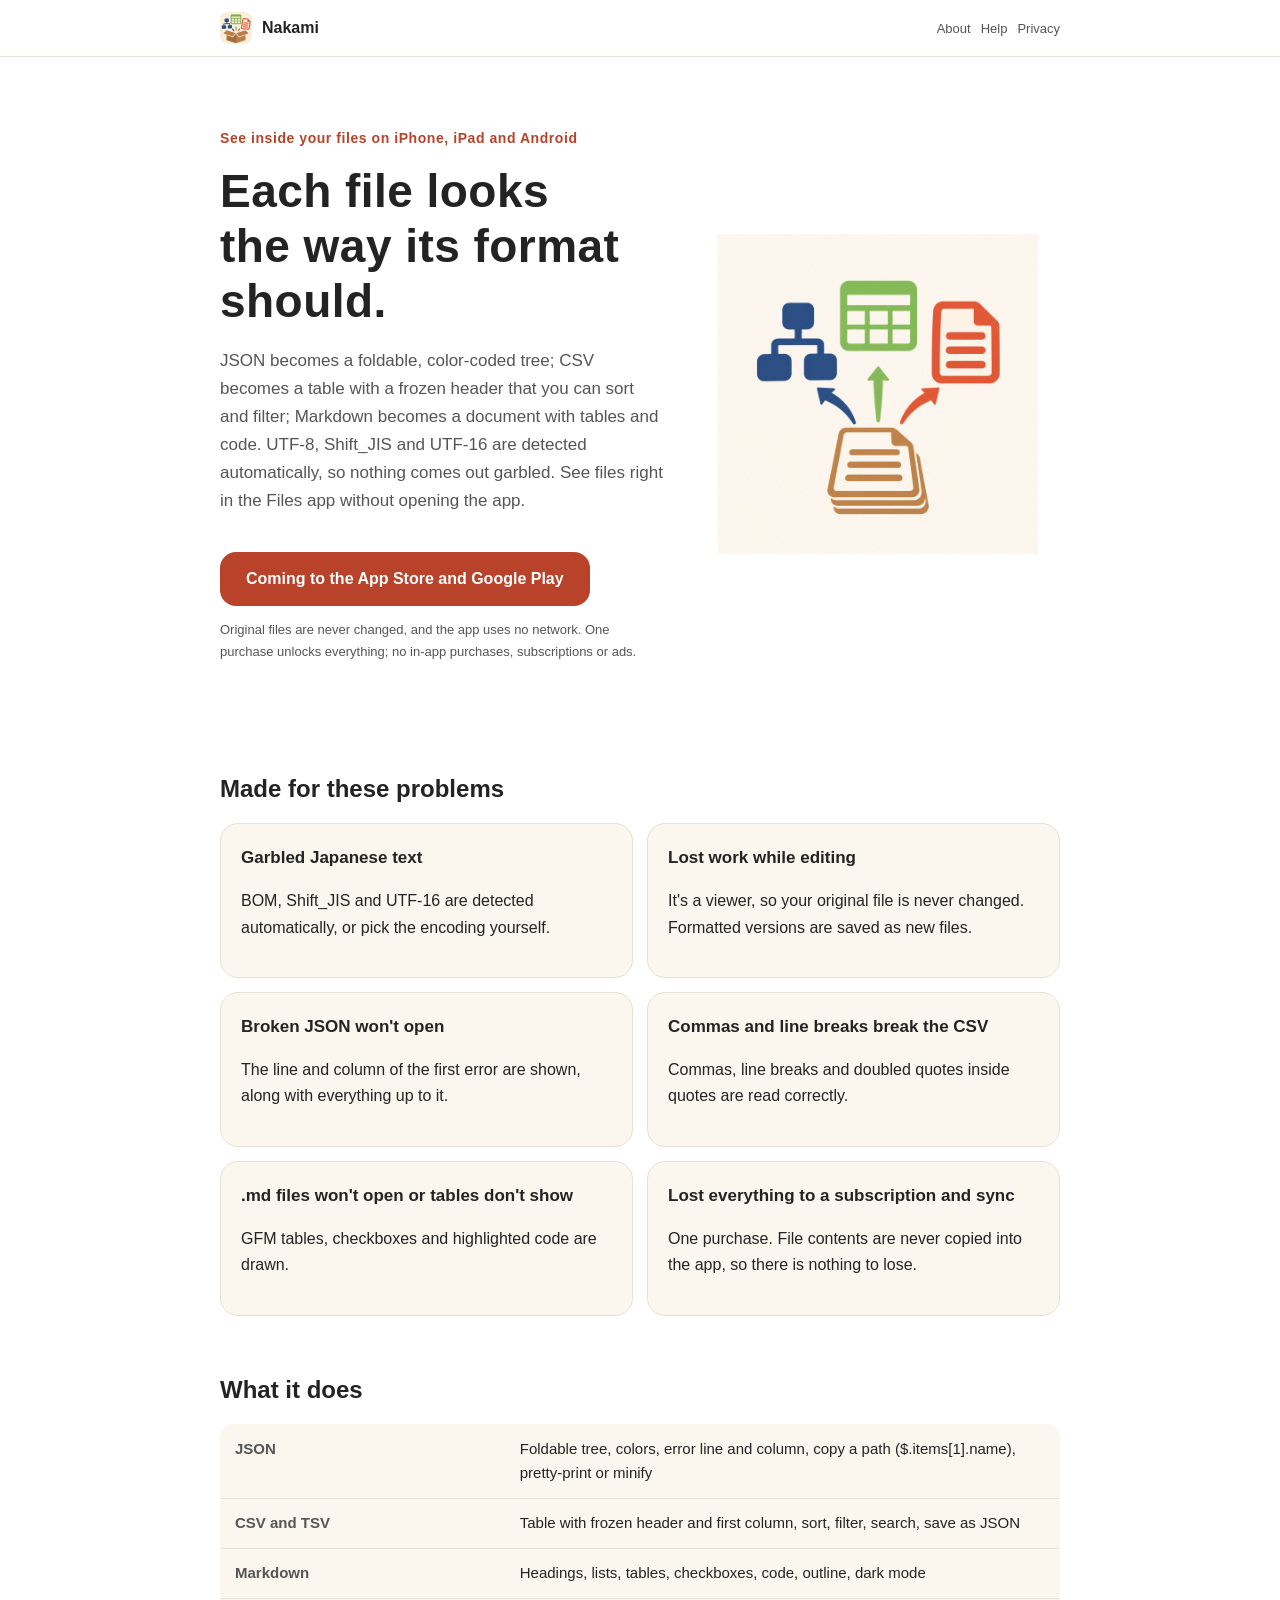
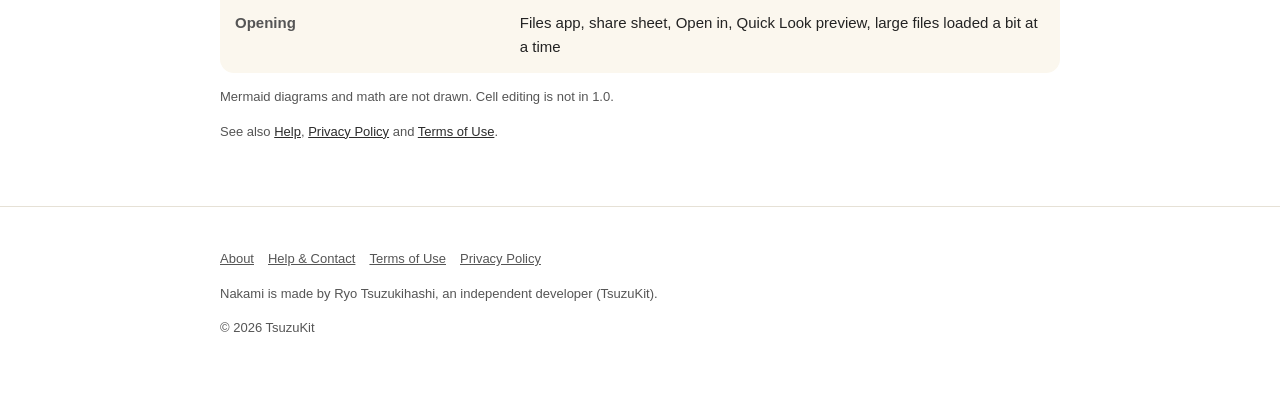
==== index.html @ ed708646 "Nakami のサイトを出す" ====
<!DOCTYPE html>
<html lang="ja" data-title-ja="なかみ｜JSON・CSV・Markdown ビューア" data-title-en="Nakami | JSON, CSV &amp; Markdown viewer">
<head>
<meta charset="UTF-8">
<meta name="viewport" content="width=device-width, initial-scale=1">
<script>(function(){var l=navigator.languages&&navigator.languages.length?navigator.languages:[navigator.language||"ja"],p="en";for(var i=0;i<l.length;i++){var c=String(l[i]).toLowerCase();if(c.indexOf("ja")===0){p="ja";break}if(c.indexOf("en")===0){p="en";break}}var d=document.documentElement;d.lang=p;var t=d.getAttribute("data-title-"+p);if(t){document.title=t}})();</script>
<title>なかみ｜JSON・CSV・Markdown ビューア</title>
<meta name="description" content="JSON は畳める木、CSV は並べ替えと絞り込みのできる表、Markdown は表まで描いた文書に。文字コードを自動で見分けて文字化けしない。買い切り・広告なし。 / JSON as a foldable tree, CSV as a sortable, filterable table, Markdown as a document with tables. Text encodings detected automatically. One purchase, no ads.">
<meta property="og:title" content="なかみ｜JSON・CSV・Markdown ビューア">
<meta property="og:description" content="JSON は畳める木、CSV は並べ替えと絞り込みのできる表、Markdown は表まで描いた文書に。文字コードを自動で見分けて文字化けしない。買い切り・広告なし。">
<meta property="og:type" content="website">
<meta property="og:url" content="https://nakami.tsuzukit.com/">
<meta property="og:image" content="https://nakami.tsuzukit.com/assets/og.jpg">
<link rel="icon" href="assets/icon.png">
<link rel="apple-touch-icon" href="assets/icon.png">
<link rel="stylesheet" href="style.css">
</head>
<body>
<div data-l="ja" lang="ja">
<header class="site"><div class="wrap">
<a class="brand" href="./"><img src="assets/icon.png" alt="" width="32" height="32">なかみ</a>
<nav class="site"><a href="./">紹介</a><a href="support.html">使い方</a><a href="privacy.html">プライバシー</a></nav>
</div></header>
<main class="wrap">
<section class="hero">
<div>
<p class="eyebrow">iPhone・iPad・Android のファイルの中身を見る道具</p>
<h1>開いたファイルの形で、<br>見え方が変わる。</h1>
<p class="lead">JSON は畳める木と色分けに、CSV は見出しを止めて並べ替えと絞り込みのできる表に、Markdown は表やコードまで描いた文書に。UTF-8・Shift_JIS・UTF-16 を自動で見分けるので、文字化けしません。ファイル App の中でも、開かずにそのまま見られます。</p>
<a class="cta" href="#store" id="store">App Store・Google Play で配信予定</a>
<p class="note">元のファイルは書きかえません。通信もしません。買い切りで全部の機能が使え、アプリ内課金・サブスクリプション・広告はありません。</p>
</div>
<img src="assets/hero.jpg" alt="JSON の木と CSV の表と文書が並ぶイラスト" width="360">
</section>

<h2>こんな困りごとのために</h2>
<div class="grid two">
<div class="card"><h3>日本語が文字化けする</h3><p>BOM の有無・Shift_JIS・UTF-16 を自動で見分けます。手で選び直すこともできます。</p></div>
<div class="card"><h3>編集中に消えた</h3><p>読むための道具なので、元のファイルを書きかえません。整えた形は別のファイルとして保存します。</p></div>
<div class="card"><h3>壊れた JSON が開けない</h3><p>最初におかしい文字の行と列を出し、そこまでを見せます。</p></div>
<div class="card"><h3>CSV の中のカンマや改行で崩れる</h3><p>引用符の中のカンマ・改行・二重の引用符を正しく読みます。</p></div>
<div class="card"><h3>.md が開けない・表が出ない</h3><p>GFM の表・チェックボックス・コードの色分けまで描きます。</p></div>
<div class="card"><h3>サブスクと同期で全部消えた</h3><p>買い切り。ファイルの中身を写して持たないので、消えるものがありません。</p></div>
</div>

<h2>できること</h2>
<table>
<tr><th>JSON</th><td>畳める木・色分け・誤りの行と列・場所のコピー（$.items[1].name）・整える／縮める</td></tr>
<tr><th>CSV・TSV</th><td>見出しと左の列を止めた表・並べ替え・絞り込み・検索・JSON に変えて保存</td></tr>
<tr><th>Markdown</th><td>見出し・リスト・表・チェックボックス・コード・見出しの一覧・ダークモード</td></tr>
<tr><th>開き方</th><td>ファイル App・共有・このアプリで開く・Quick Look のプレビュー・大きいファイルは少しずつ</td></tr>
</table>
<p class="note">Mermaid の図と数式は描きません。1.0 ではセルの編集はしません。</p>
<p class="note"><a href="support.html">使い方</a>・<a href="privacy.html">プライバシーポリシー</a>・<a href="terms.html">利用規約</a>もご覧ください。</p>
</main>
<footer class="site"><div class="wrap">
<p><a href="./">紹介</a><a href="support.html">使い方とお問い合わせ</a><a href="terms.html">利用規約</a><a href="privacy.html">プライバシーポリシー</a></p>
<p>なかみは、個人開発者の續橋涼（TsuzuKit）が作っているアプリです。</p>
<p>© 2026 TsuzuKit</p>
</div></footer>
</div>
<div data-l="en" lang="en">
<header class="site"><div class="wrap">
<a class="brand" href="./"><img src="assets/icon.png" alt="" width="32" height="32">Nakami</a>
<nav class="site"><a href="./">About</a><a href="support.html">Help</a><a href="privacy.html">Privacy</a></nav>
</div></header>
<main class="wrap">
<section class="hero">
<div>
<p class="eyebrow">See inside your files on iPhone, iPad and Android</p>
<h1>Each file looks<br>the way its format should.</h1>
<p class="lead">JSON becomes a foldable, color-coded tree; CSV becomes a table with a frozen header that you can sort and filter; Markdown becomes a document with tables and code. UTF-8, Shift_JIS and UTF-16 are detected automatically, so nothing comes out garbled. See files right in the Files app without opening the app.</p>
<a class="cta" href="#store" id="store">Coming to the App Store and Google Play</a>
<p class="note">Original files are never changed, and the app uses no network. One purchase unlocks everything; no in-app purchases, subscriptions or ads.</p>
</div>
<img src="assets/hero.jpg" alt="Illustration of a JSON tree, a CSV table and a document side by side" width="360">
</section>

<h2>Made for these problems</h2>
<div class="grid two">
<div class="card"><h3>Garbled Japanese text</h3><p>BOM, Shift_JIS and UTF-16 are detected automatically, or pick the encoding yourself.</p></div>
<div class="card"><h3>Lost work while editing</h3><p>It's a viewer, so your original file is never changed. Formatted versions are saved as new files.</p></div>
<div class="card"><h3>Broken JSON won't open</h3><p>The line and column of the first error are shown, along with everything up to it.</p></div>
<div class="card"><h3>Commas and line breaks break the CSV</h3><p>Commas, line breaks and doubled quotes inside quotes are read correctly.</p></div>
<div class="card"><h3>.md files won't open or tables don't show</h3><p>GFM tables, checkboxes and highlighted code are drawn.</p></div>
<div class="card"><h3>Lost everything to a subscription and sync</h3><p>One purchase. File contents are never copied into the app, so there is nothing to lose.</p></div>
</div>

<h2>What it does</h2>
<table>
<tr><th>JSON</th><td>Foldable tree, colors, error line and column, copy a path ($.items[1].name), pretty-print or minify</td></tr>
<tr><th>CSV and TSV</th><td>Table with frozen header and first column, sort, filter, search, save as JSON</td></tr>
<tr><th>Markdown</th><td>Headings, lists, tables, checkboxes, code, outline, dark mode</td></tr>
<tr><th>Opening</th><td>Files app, share sheet, Open in, Quick Look preview, large files loaded a bit at a time</td></tr>
</table>
<p class="note">Mermaid diagrams and math are not drawn. Cell editing is not in 1.0.</p>
<p class="note">See also <a href="support.html">Help</a>, <a href="privacy.html">Privacy Policy</a> and <a href="terms.html">Terms of Use</a>.</p>
</main>
<footer class="site"><div class="wrap">
<p><a href="./">About</a><a href="support.html">Help & Contact</a><a href="terms.html">Terms of Use</a><a href="privacy.html">Privacy Policy</a></p>
<p>Nakami is made by Ryo Tsuzukihashi, an independent developer (TsuzuKit).</p>
<p>© 2026 TsuzuKit</p>
</div></footer>
</div>
</body>
</html>
---- style.css ----
/* なかみ — 白い地・墨の文字・朱の差し色（白の上で 4.5:1 以上） */
:root {
  --paper: #ffffff; --card: #fbf7ee; --ink: #232323; --sub: #555555; --line: #e6e1d6;
  --vermilion: #b8432a; --vermilion-soft: #fbe7e1; --navy: #2b2b2b; --correct: #3f7a33;
}
@media (prefers-color-scheme: dark) {
  :root { --paper: #121418; --card: #1b1e24; --ink: #eef0f4; --sub: #b4b9c4; --line: #2a2f38;
    --vermilion: #ffd45c; --vermilion-soft: #2a2618; --navy: #ffd45c; --correct: #9fd08c; }
}
* { box-sizing: border-box; }
html { -webkit-text-size-adjust: 100%; }
body { margin: 0; background: var(--paper); color: var(--ink); line-height: 1.8;
  font-family: -apple-system, BlinkMacSystemFont, "Hiragino Sans", "Hiragino Kaku Gothic ProN", "Noto Sans JP", sans-serif; }
a { color: var(--navy); }
.wrap { max-width: 880px; margin: 0 auto; padding: 0 20px; }
header.site { border-bottom: 1px solid var(--line); background: var(--paper); position: sticky; top: 0; z-index: 5; }
header.site .wrap { display: flex; align-items: center; gap: 16px; min-height: 56px; }
.brand { display: flex; align-items: center; gap: 10px; font-weight: 800; text-decoration: none; color: var(--ink); margin-right: auto; }
.brand img { width: 32px; height: 32px; border-radius: 8px; }
nav.site a { font-size: 14px; text-decoration: none; color: var(--sub); margin-left: 14px; white-space: nowrap; }
nav.site a:hover { color: var(--ink); }
.hero { padding: 56px 0 40px; display: grid; gap: 32px; align-items: center; }
@media (min-width: 760px) { .hero { grid-template-columns: 1.1fr 0.9fr; } }
.eyebrow { color: var(--vermilion); font-weight: 700; font-size: 14px; letter-spacing: 0.04em; }
h1 { font-size: clamp(30px, 6vw, 46px); line-height: 1.35; margin: 8px 0 16px; letter-spacing: 0.01em; }
h2 { font-size: 24px; margin: 56px 0 16px; line-height: 1.5; }
h3 { font-size: 17px; margin: 0 0 6px; }
.lead { font-size: 17px; color: var(--sub); }
.cta { display: inline-block; margin-top: 20px; background: var(--vermilion); color: #ffffff; font-weight: 700; text-decoration: none;
  padding: 14px 26px; border-radius: 16px; }
.note { font-size: 13px; color: var(--sub); }
.hero img { width: 100%; max-width: 320px; height: auto; justify-self: center; }
.grid { display: grid; gap: 14px; }
@media (min-width: 700px) { .grid.two { grid-template-columns: 1fr 1fr; } .grid.three { grid-template-columns: repeat(3, 1fr); } }
.card { background: var(--card); border: 1px solid var(--line); border-radius: 18px; padding: 20px; }
.card.em { background: var(--vermilion-soft); border-color: transparent; }
.steps { counter-reset: step; }
.steps .card { position: relative; padding-left: 62px; }
.steps .card::before { counter-increment: step; content: counter(step); position: absolute; left: 18px; top: 18px; width: 32px; height: 32px;
  border-radius: 50%; border: 2.5px solid var(--vermilion); color: var(--vermilion); font-weight: 800; display: grid; place-items: center; }
table { width: 100%; border-collapse: collapse; background: var(--card); border: 1px solid var(--line); border-radius: 14px; overflow: hidden; }
th, td { text-align: left; padding: 12px 14px; border-bottom: 1px solid var(--line); vertical-align: top; font-size: 15px; }
th { width: 34%; color: var(--sub); font-weight: 600; }
tr:last-child th, tr:last-child td { border-bottom: none; }
.doc { padding: 40px 0 24px; }
.doc h1 { font-size: 30px; }
.doc h2 { font-size: 19px; margin: 36px 0 10px; }
.doc .meta { color: var(--sub); font-size: 14px; }
.doc .summary { background: var(--vermilion-soft); border-radius: 16px; padding: 18px 20px; margin: 20px 0; }
details { background: var(--card); border: 1px solid var(--line); border-radius: 14px; padding: 14px 18px; }
details + details { margin-top: 10px; }
summary { font-weight: 700; cursor: pointer; }
footer.site { border-top: 1px solid var(--line); margin-top: 64px; padding: 28px 0 48px; color: var(--sub); font-size: 13px; }
footer.site a { color: var(--sub); margin-right: 14px; }
.qid { font-family: ui-monospace, SFMono-Regular, Menlo, monospace; background: var(--card); border: 1px solid var(--line);
  border-radius: 8px; padding: 2px 8px; }
/* 端末の言語に合うほうだけ見せる（build.py が両方を1ページに入れる） */
html[lang="ja"] [data-l="en"], html[lang="en"] [data-l="ja"] { display: none; }
[lang="en"] { line-height: 1.65; }
[lang="en"] h1 { line-height: 1.2; }
[lang="en"] nav.site a { font-size: 13px; margin-left: 10px; }
@media (max-width: 480px) { nav.site a { font-size: 12px; margin-left: 8px; } header.site .wrap { gap: 4px; } .brand { gap: 7px; font-size: 15px; } }
.brand { white-space: nowrap; flex-shrink: 0; }
/* 幅の狭い画面では、上の帯の「紹介」を出さない（左のアプリ名が同じ行き先） */
@media (max-width: 480px) { nav.site a:first-child { display: none; } }
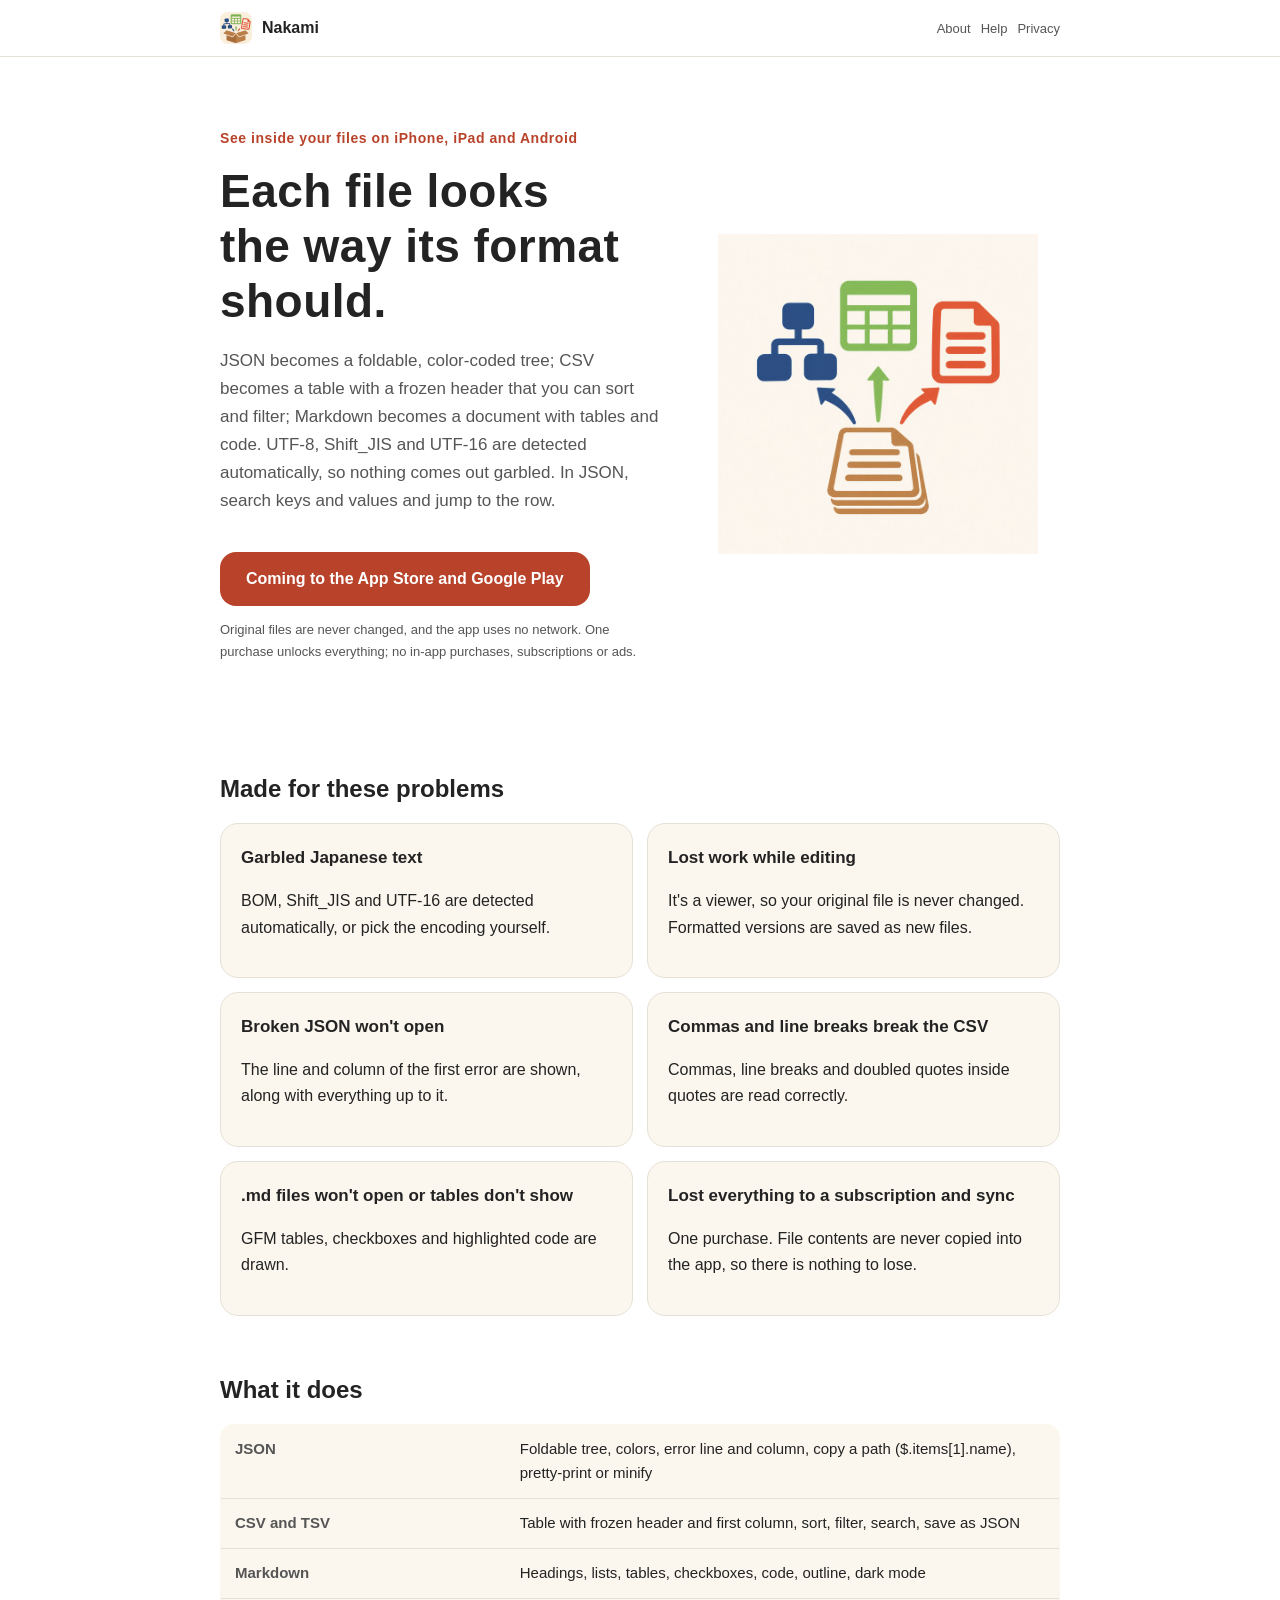
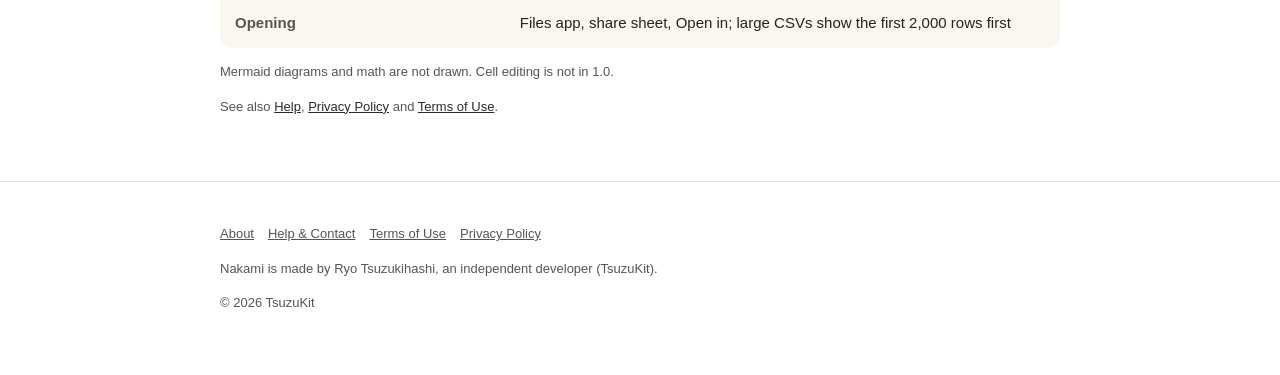
==== commit 831d84e4: "Quick Look の記述を外し、使い方をアプリの操作に合わせた" ====
--- a/index.html
+++ b/index.html
@@ -26,7 +26,7 @@
 <div>
 <p class="eyebrow">iPhone・iPad・Android のファイルの中身を見る道具</p>
 <h1>開いたファイルの形で、<br>見え方が変わる。</h1>
-<p class="lead">JSON は畳める木と色分けに、CSV は見出しを止めて並べ替えと絞り込みのできる表に、Markdown は表やコードまで描いた文書に。UTF-8・Shift_JIS・UTF-16 を自動で見分けるので、文字化けしません。ファイル App の中でも、開かずにそのまま見られます。</p>
+<p class="lead">JSON は畳める木と色分けに、CSV は見出しを止めて並べ替えと絞り込みのできる表に、Markdown は表やコードまで描いた文書に。UTF-8・Shift_JIS・UTF-16 を自動で見分けるので、文字化けしません。JSON は鍵と値から探して、その行まで開けます。</p>
 <a class="cta" href="#store" id="store">App Store・Google Play で配信予定</a>
 <p class="note">元のファイルは書きかえません。通信もしません。買い切りで全部の機能が使え、アプリ内課金・サブスクリプション・広告はありません。</p>
 </div>
@@ -48,7 +48,7 @@
 <tr><th>JSON</th><td>畳める木・色分け・誤りの行と列・場所のコピー（$.items[1].name）・整える／縮める</td></tr>
 <tr><th>CSV・TSV</th><td>見出しと左の列を止めた表・並べ替え・絞り込み・検索・JSON に変えて保存</td></tr>
 <tr><th>Markdown</th><td>見出し・リスト・表・チェックボックス・コード・見出しの一覧・ダークモード</td></tr>
-<tr><th>開き方</th><td>ファイル App・共有・このアプリで開く・Quick Look のプレビュー・大きいファイルは少しずつ</td></tr>
+<tr><th>開き方</th><td>ファイル App・共有・このアプリで開く・大きい CSV は頭の 2,000 行から先に</td></tr>
 </table>
 <p class="note">Mermaid の図と数式は描きません。1.0 ではセルの編集はしません。</p>
 <p class="note"><a href="support.html">使い方</a>・<a href="privacy.html">プライバシーポリシー</a>・<a href="terms.html">利用規約</a>もご覧ください。</p>
@@ -69,7 +69,7 @@
 <div>
 <p class="eyebrow">See inside your files on iPhone, iPad and Android</p>
 <h1>Each file looks<br>the way its format should.</h1>
-<p class="lead">JSON becomes a foldable, color-coded tree; CSV becomes a table with a frozen header that you can sort and filter; Markdown becomes a document with tables and code. UTF-8, Shift_JIS and UTF-16 are detected automatically, so nothing comes out garbled. See files right in the Files app without opening the app.</p>
+<p class="lead">JSON becomes a foldable, color-coded tree; CSV becomes a table with a frozen header that you can sort and filter; Markdown becomes a document with tables and code. UTF-8, Shift_JIS and UTF-16 are detected automatically, so nothing comes out garbled. In JSON, search keys and values and jump to the row.</p>
 <a class="cta" href="#store" id="store">Coming to the App Store and Google Play</a>
 <p class="note">Original files are never changed, and the app uses no network. One purchase unlocks everything; no in-app purchases, subscriptions or ads.</p>
 </div>
@@ -91,7 +91,7 @@
 <tr><th>JSON</th><td>Foldable tree, colors, error line and column, copy a path ($.items[1].name), pretty-print or minify</td></tr>
 <tr><th>CSV and TSV</th><td>Table with frozen header and first column, sort, filter, search, save as JSON</td></tr>
 <tr><th>Markdown</th><td>Headings, lists, tables, checkboxes, code, outline, dark mode</td></tr>
-<tr><th>Opening</th><td>Files app, share sheet, Open in, Quick Look preview, large files loaded a bit at a time</td></tr>
+<tr><th>Opening</th><td>Files app, share sheet, Open in; large CSVs show the first 2,000 rows first</td></tr>
 </table>
 <p class="note">Mermaid diagrams and math are not drawn. Cell editing is not in 1.0.</p>
 <p class="note">See also <a href="support.html">Help</a>, <a href="privacy.html">Privacy Policy</a> and <a href="terms.html">Terms of Use</a>.</p>
